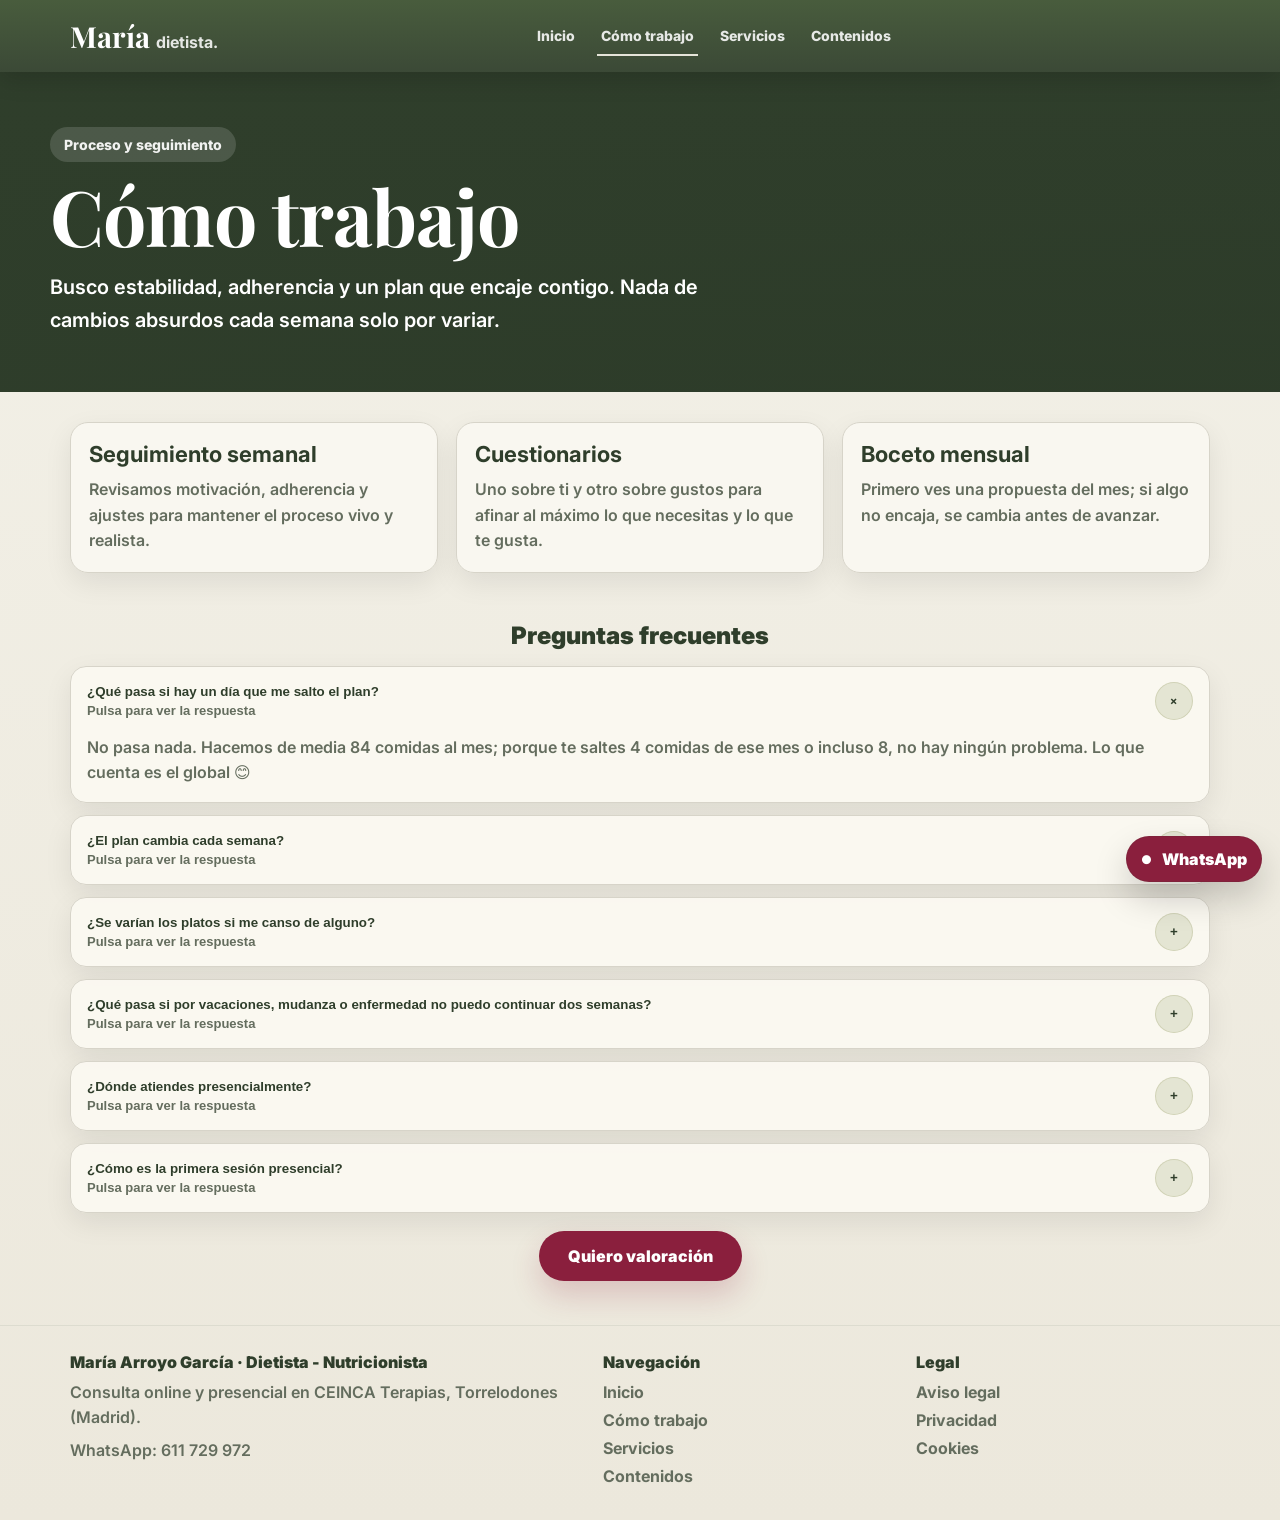
==== como-trabajo.html @ b00722a5 "Add files via upload" ====
<!DOCTYPE html>
<html lang="es">
<head>
<meta charset="UTF-8">
<meta name="viewport" content="width=device-width, initial-scale=1.0">
<meta name="theme-color" content="#2f3e2b">
<link rel="icon" href="favicon.png">
<link rel="manifest" href="manifest.webmanifest">
<link rel="preconnect" href="https://fonts.googleapis.com">
<link rel="preconnect" href="https://fonts.gstatic.com" crossorigin>
<link href="https://fonts.googleapis.com/css2?family=Inter:wght@400;600;700;800;900&family=Playfair+Display:wght@600;700&display=swap" rel="stylesheet">
<link rel="stylesheet" href="styles.css">
<title>Cómo trabajo · María Dietista</title><meta name="description" content="Seguimiento semanal, cuestionarios, estructura y preguntas frecuentes."><meta property="og:title" content="Cómo trabajo · María Dietista"><meta property="og:image" content="assets/img/og.webp"></head>
<body>

<header class="topbar" id="top">
  <div class="wrap topbar__inner">
    <a class="logo" href="index.html" aria-label="Inicio"><span class="logo__script">María</span><span class="logo__small"> dietista.</span></a>
    <nav class="nav" aria-label="Navegación principal">
      <a href="index.html" class="nav__link">Inicio</a>
      <a href="como-trabajo.html" class="nav__link is-active">Cómo trabajo</a>
      <a href="servicios.html" class="nav__link">Servicios</a>
      <a href="contenidos.html" class="nav__link">Contenidos</a>
    </nav>
    <div class="nav__actions"><button class="burger" type="button" aria-label="Abrir menú" data-burger>☰</button>
    </div>
  </div>
  <div class="drawer" data-drawer>
    <div class="drawer__panel">
      <div class="drawer__head">
        <div class="drawer__brand">Menú</div>
        <button class="drawer__close" type="button" aria-label="Cerrar menú" data-drawer-close>✕</button>
      </div>
      <nav class="drawer__nav" aria-label="Navegación móvil">
        <a href="index.html" class="drawer__link">Inicio</a>
        <a href="como-trabajo.html" class="drawer__link is-active">Cómo trabajo</a>
        <a href="servicios.html" class="drawer__link">Servicios</a>
        <a href="contenidos.html" class="drawer__link">Contenidos</a>
      </nav>
      <a class="btn btn--berry btn--block" href="https://wa.me/34611729972?text=Hola%20Mar%C3%ADa%2C%20quiero%20una%20valoraci%C3%B3n.%20Mi%20objetivo%20es%3A%20" target="_blank" rel="noopener">Quiero valoración</a>
    </div>
  </div>
</header>

<main>
<section class="hero hero--page reveal"><div class="hero__bg"></div><div class="hero__overlay hero__overlay--soft"></div><div class="wrap hero__content hero__content--page"><div class="hero__copy hero__copy--simple"><span class="hero-tag">Proceso y seguimiento</span><h1 class="hero__title">Cómo trabajo</h1><p class="hero__lead">Busco estabilidad, adherencia y un plan que encaje contigo. Nada de cambios absurdos cada semana solo por variar.</p></div></div></section>
<section class="split reveal"><div class="wrap split__grid split__grid--3"><article class="info-card"><h2>Seguimiento semanal</h2><p>Revisamos motivación, adherencia y ajustes para mantener el proceso vivo y realista.</p></article><article class="info-card"><h2>Cuestionarios</h2><p>Uno sobre ti y otro sobre gustos para afinar al máximo lo que necesitas y lo que te gusta.</p></article><article class="info-card"><h2>Boceto mensual</h2><p>Primero ves una propuesta del mes; si algo no encaja, se cambia antes de avanzar.</p></article></div></section>
<section class="faq-section reveal"><div class="wrap"><h2 class="section-title">Preguntas frecuentes</h2><div class="accordion" data-acc>
<article class="acc-item is-open"><button class="acc-btn" type="button" data-acc-btn><div><div class="acc-title">¿Qué pasa si hay un día que me salto el plan?</div><div class="acc-meta">Pulsa para ver la respuesta</div></div><span class="acc-icon">+</span></button><div class="acc-panel" data-acc-panel style="max-height:260px;"><div class="acc-content">No pasa nada. Hacemos de media 84 comidas al mes; porque te saltes 4 comidas de ese mes o incluso 8, no hay ningún problema. Lo que cuenta es el global 😊</div></div></article>
<article class="acc-item"><button class="acc-btn" type="button" data-acc-btn><div><div class="acc-title">¿El plan cambia cada semana?</div><div class="acc-meta">Pulsa para ver la respuesta</div></div><span class="acc-icon">+</span></button><div class="acc-panel" data-acc-panel><div class="acc-content">No. Busco estabilidad para mejorar adherencia a nivel organizativo y fisiológico. Cambiar platos cada semana implica recetas nuevas y listas de la compra nuevas constantemente, y no es práctico.</div></div></article>
<article class="acc-item"><button class="acc-btn" type="button" data-acc-btn><div><div class="acc-title">¿Se varían los platos si me canso de alguno?</div><div class="acc-meta">Pulsa para ver la respuesta</div></div><span class="acc-icon">+</span></button><div class="acc-panel" data-acc-panel><div class="acc-content">Sí, se varían los platos en función de lo que quieras y necesites, pero no toda la semana por lo comentado anteriormente.</div></div></article>
<article class="acc-item"><button class="acc-btn" type="button" data-acc-btn><div><div class="acc-title">¿Qué pasa si por vacaciones, mudanza o enfermedad no puedo continuar dos semanas?</div><div class="acc-meta">Pulsa para ver la respuesta</div></div><span class="acc-icon">+</span></button><div class="acc-panel" data-acc-panel><div class="acc-content">No hay problema. En esos casos pausamos el plan hasta que vuelvas a poder continuarlo.</div></div></article>
<article class="acc-item"><button class="acc-btn" type="button" data-acc-btn><div><div class="acc-title">¿Dónde atiendes presencialmente?</div><div class="acc-meta">Pulsa para ver la respuesta</div></div><span class="acc-icon">+</span></button><div class="acc-panel" data-acc-panel><div class="acc-content">En CEINCA Terapias, Calle el Nogal 10, Torrelodones (Madrid).</div></div></article>
<article class="acc-item"><button class="acc-btn" type="button" data-acc-btn><div><div class="acc-title">¿Cómo es la primera sesión presencial?</div><div class="acc-meta">Pulsa para ver la respuesta</div></div><span class="acc-icon">+</span></button><div class="acc-panel" data-acc-panel><div class="acc-content">En la primera sesión voy a conocerte en profundidad: estilo de vida, gustos y objetivo. Tras el cuestionario previo, te pesaré y mediré para hacer el proceso medible. Después, trabajaremos una visión realista y motivadora del cambio.</div></div></article>
</div><div class="section-actions"><a class="btn btn--berry btn--wide" href="https://wa.me/34611729972?text=Hola%20Mar%C3%ADa%2C%20quiero%20una%20valoraci%C3%B3n.%20Mi%20objetivo%20es%3A%20" target="_blank" rel="noopener">Quiero valoración</a></div></div></section>
</main>

<footer class="footer">
  <div class="wrap footer__grid">
    <div><div class="footer__brand">María Arroyo García · Dietista - Nutricionista</div><p class="footer__text">Consulta online y presencial en CEINCA Terapias, Torrelodones (Madrid).</p><p class="footer__text">WhatsApp: 611 729 972</p></div>
    <div><div class="footer__title">Navegación</div><div class="footer__links"><a href="index.html">Inicio</a><a href="como-trabajo.html">Cómo trabajo</a><a href="servicios.html">Servicios</a><a href="contenidos.html">Contenidos</a></div></div>
    <div><div class="footer__title">Legal</div><div class="footer__links"><a href="aviso-legal.html">Aviso legal</a><a href="privacidad.html">Privacidad</a><a href="cookies.html">Cookies</a></div></div>
  </div>
</footer>
<div class="fab-row">
  <a class="fab fab--wa" href="https://wa.me/34611729972?text=Hola%20Mar%C3%ADa%2C%20quiero%20informaci%C3%B3n%20sobre%20consulta%20(online%2Fpresencial).%20Mi%20objetivo%20es%3A%20" target="_blank" rel="noopener" aria-label="WhatsApp"><span class="fab__icon">●</span><span class="fab__text">WhatsApp</span></a>
  <a class="fab fab--top" href="#top" data-top hidden aria-label="Volver arriba">↑ <span class="fab__text">Arriba</span></a>
</div>
<script src="app.js"></script>

</body></html>
---- styles.css ----
:root{
  --olive-dark:#2f3e2b;
  --olive:#637323;
  --olive-soft:#728246;
  --cream:#f3f1e8;
  --cream-2:#ece8dc;
  --card:#faf8f1;
  --line:#d7d4c9;
  --text:#1f261c;
  --muted:#646d5e;
  --berry:#8a1f3d;
  --shadow:0 18px 44px rgba(0,0,0,.12);
  --shadow-soft:0 10px 28px rgba(0,0,0,.08);
  --wrap:1180px;
}
*{box-sizing:border-box}
html{scroll-behavior:smooth}
body{margin:0;font-family:Inter,system-ui,-apple-system,Segoe UI,Roboto,Arial,sans-serif;background:linear-gradient(180deg,var(--cream),var(--cream-2));color:var(--text)}
img{max-width:100%;display:block}
a{text-decoration:none;color:inherit}
.wrap{max-width:var(--wrap);margin:0 auto;padding:0 20px}
.topbar{position:sticky;top:0;z-index:60;background:linear-gradient(180deg,rgba(61,82,50,.94),rgba(47,62,43,.94));backdrop-filter:blur(10px);box-shadow:0 8px 22px rgba(0,0,0,.14)}
.topbar__inner{min-height:72px;display:flex;align-items:center;justify-content:space-between;gap:16px}
.logo{display:flex;align-items:baseline;gap:6px;color:#fff}
.logo__script{font-family:"Playfair Display",serif;font-size:29px;font-weight:700}
.logo__small{font-weight:700;opacity:.86}
.nav{display:flex;gap:18px}
.nav__link{color:rgba(255,255,255,.88);font-weight:800;font-size:14px;padding:10px 4px;border-bottom:2px solid transparent}
.nav__link:hover{color:#fff}
.nav__link.is-active{border-bottom-color:rgba(243,241,232,.92)}
.nav__actions{display:flex;align-items:center;gap:12px}
.top-link{color:rgba(255,255,255,.72);font-size:12px;font-weight:800}
.top-link:hover{color:#fff}
.burger{display:none;width:44px;height:44px;border-radius:12px;border:1px solid rgba(255,255,255,.22);background:rgba(255,255,255,.08);color:#fff;font-weight:900;cursor:pointer}
.drawer{position:fixed;inset:0;opacity:0;pointer-events:none;background:rgba(0,0,0,.42);transition:opacity .18s ease;z-index:80}
.drawer.is-open{opacity:1;pointer-events:auto}
.drawer__panel{position:absolute;right:0;top:0;bottom:0;width:min(360px,92vw);background:linear-gradient(180deg,rgba(61,82,50,.98),rgba(47,62,43,.98));padding:18px;transform:translateX(14px);transition:transform .18s ease;box-shadow:-14px 0 40px rgba(0,0,0,.28)}
.drawer.is-open .drawer__panel{transform:translateX(0)}
.drawer__head{display:flex;align-items:center;justify-content:space-between;color:#fff;font-weight:900;margin-bottom:12px}
.drawer__close{width:44px;height:44px;border-radius:12px;border:1px solid rgba(255,255,255,.22);background:rgba(255,255,255,.08);color:#fff;cursor:pointer}
.drawer__nav{display:grid;gap:8px}
.drawer__link{padding:12px;border-radius:12px;color:rgba(255,255,255,.88);font-weight:900;border:1px solid rgba(255,255,255,.12);background:rgba(255,255,255,.05)}
.drawer__link.is-active{background:rgba(243,241,232,.12);border-color:rgba(243,241,232,.45);color:#fff}
.btn{display:inline-flex;align-items:center;justify-content:center;gap:10px;padding:14px 18px;border-radius:999px;font-weight:900;border:1px solid transparent;transition:transform .18s ease,box-shadow .18s ease,background .18s ease}
.btn:hover{transform:translateY(-1px)}
.btn--berry{background:var(--berry);color:#fff;box-shadow:0 14px 30px rgba(138,31,61,.20)}
.btn--ghost{background:rgba(255,255,255,.78);border-color:rgba(47,62,43,.12);color:var(--olive-dark)}
.btn--wide{padding-left:28px;padding-right:28px}
.btn--small{padding:11px 14px;font-size:14px}
.btn--block{width:100%;margin-top:14px}
.hero{position:relative;overflow:hidden}
.hero__bg{position:absolute;inset:0;background:linear-gradient(180deg,#30402c,#243122)}
.hero__bg--photo{background:url("assets/img/maria-hero.webp") center/cover no-repeat}
.hero__overlay{position:absolute;inset:0;background:linear-gradient(90deg,rgba(25,37,28,.86) 0%,rgba(25,37,28,.74) 38%,rgba(25,37,28,.42) 66%,rgba(25,37,28,.18) 100%)}
.hero__overlay--soft{background:linear-gradient(90deg,rgba(47,62,43,.92),rgba(47,62,43,.78))}
.hero--image{min-height:700px}
.hero--page{min-height:320px}
.hero__content{position:relative;z-index:2;min-height:inherit;display:flex;align-items:center;padding:34px 0}
.hero__content--page{padding:28px 0}
.hero__copy{max-width:720px}
.hero__copy--overlay{color:#fff}
.hero__copy--simple{color:#fff}
.hero-tag{display:inline-block;padding:9px 14px;border-radius:999px;background:rgba(255,255,255,.14);color:rgba(255,255,255,.92);font-size:14px;font-weight:800}
.hero__title{margin:16px 0 0;font-family:"Playfair Display",serif;font-size:clamp(50px,6vw,80px);line-height:.98;letter-spacing:-1px}
.hero__subtitle{margin:14px 0 0;font-size:clamp(24px,3vw,42px);font-weight:500}
.hero__lead{margin:18px 0 0;max-width:760px;line-height:1.65;font-size:clamp(16px,1.8vw,20px);font-weight:600;color:inherit}
.hero__buttons{display:flex;gap:14px;flex-wrap:wrap;margin-top:28px}
.split{padding:30px 0}
.split__grid{display:grid;gap:18px}
.split__grid--3{grid-template-columns:repeat(3,1fr)}
.info-card{background:rgba(250,248,241,.96);border:1px solid var(--line);border-radius:18px;padding:18px;box-shadow:var(--shadow-soft)}
.info-card h2{margin:0 0 10px;color:var(--olive-dark);font-size:22px}
.info-card p{margin:0;color:var(--muted);line-height:1.6;font-weight:600}
.list{margin:0;padding-left:18px;color:var(--muted);line-height:1.65;font-weight:600}
.cta-band{padding:10px 0 44px}
.cta-band__inner{background:linear-gradient(180deg,rgba(99,115,35,.66),rgba(99,115,35,.60));border-radius:14px;padding:20px;display:flex;justify-content:space-between;align-items:center;gap:18px;box-shadow:var(--shadow-soft)}
.cta-band__title{margin:0;color:#fff;font-size:26px}
.cta-band__text{margin:8px 0 0;color:rgba(255,255,255,.88);font-weight:600;line-height:1.55}
.section-title{text-align:center;margin:0 0 16px;color:var(--olive-dark);font-weight:900}
.section-actions{display:flex;justify-content:center;margin-top:18px}
.faq-section,.services-panel,.videos-section,.legal-section{padding:18px 0 44px}
.accordion{display:grid;gap:12px}
.acc-item{background:rgba(250,248,241,.98);border:1px solid var(--line);border-radius:16px;box-shadow:var(--shadow-soft);overflow:hidden}
.acc-btn{width:100%;border:0;background:transparent;text-align:left;cursor:pointer;display:flex;align-items:center;justify-content:space-between;gap:12px;padding:15px 16px}
.acc-title{font-weight:900;color:var(--olive-dark)}
.acc-meta{margin-top:4px;font-size:13px;font-weight:700;color:var(--muted)}
.acc-icon{width:38px;height:38px;border-radius:999px;display:flex;align-items:center;justify-content:center;background:rgba(99,115,35,.14);border:1px solid rgba(99,115,35,.16);font-weight:900;color:var(--olive-dark);transition:transform .18s ease}
.acc-item.is-open .acc-icon{transform:rotate(45deg)}
.acc-panel{max-height:0;overflow:hidden;transition:max-height .22s ease}
.acc-content{padding:0 16px 16px;color:var(--muted);font-weight:600;line-height:1.6}
.sticky-cta{position:sticky;top:84px;z-index:10;background:rgba(250,248,241,.90);backdrop-filter:blur(8px);border:1px solid var(--line);border-radius:16px;padding:14px 16px;margin-bottom:18px;display:flex;justify-content:space-between;align-items:center;gap:14px;box-shadow:var(--shadow-soft)}
.sticky-cta__title{font-weight:900;color:var(--olive-dark)}
.sticky-cta__text{margin-top:4px;font-size:14px;font-weight:600;color:var(--muted)}
.cards{display:grid;gap:18px}
.cards--3{grid-template-columns:repeat(3,1fr)}
.service-card{background:rgba(250,248,241,.98);border:1px solid var(--line);border-radius:18px;padding:18px;box-shadow:var(--shadow-soft);display:flex;flex-direction:column;gap:14px}
.service-card__media{border-radius:16px;overflow:hidden;border:1px solid rgba(47,62,43,.08);background:#fff}
.service-card h2{margin:0;color:var(--olive-dark);font-size:24px}
.videos-grid{display:grid;grid-template-columns:repeat(3,1fr);gap:18px}
.video-card{background:rgba(250,248,241,.98);border:1px solid var(--line);border-radius:18px;overflow:hidden;box-shadow:var(--shadow-soft)}
.video-card__frame{aspect-ratio:9/16;background:#1d1d1d}
.video-card video{width:100%;height:100%;object-fit:contain;display:block}
.video-card__body{padding:16px}
.video-card__body h2{margin:0 0 8px;color:var(--olive-dark);font-size:22px}
.video-card__body p{margin:0 0 14px;color:var(--muted);line-height:1.55;font-weight:600}
.guides-row{display:grid;grid-template-columns:repeat(3,1fr);gap:18px;margin-top:22px}
.guide-card{border-radius:18px;overflow:hidden;border:1px solid var(--line);box-shadow:var(--shadow-soft);background:rgba(250,248,241,.98)}
.legal-card{background:rgba(250,248,241,.98);border:1px solid var(--line);border-radius:18px;padding:18px;box-shadow:var(--shadow-soft);color:var(--muted);line-height:1.65;font-weight:600}
.footer{padding:26px 0 34px;border-top:1px solid rgba(47,62,43,.08)}
.footer__grid{display:grid;grid-template-columns:1.4fr .8fr .8fr;gap:18px}
.footer__brand{font-weight:900;color:var(--olive-dark)}
.footer__title{font-weight:900;color:var(--olive-dark);margin-bottom:10px}
.footer__text{margin:8px 0 0;color:var(--muted);font-weight:600;line-height:1.55}
.footer__links{display:grid;gap:8px}
.footer__links a{color:var(--muted);font-weight:700}
.footer__links a:hover{color:var(--olive-dark)}
.fab-row{position:fixed;right:18px;bottom:18px;display:flex;flex-direction:column;gap:10px;z-index:70}
.fab{display:flex;align-items:center;gap:10px;padding:12px 14px;border-radius:999px;box-shadow:0 16px 34px rgba(0,0,0,.18);font-weight:900;border:1px solid rgba(47,62,43,.10)}
.fab--wa{background:var(--berry);color:#fff}
.fab--top{background:rgba(250,248,241,.98);color:var(--olive-dark)}
.fab__icon{font-size:12px}
.fab--top[hidden]{display:none}
.reveal{opacity:0;transform:translateY(10px);transition:opacity .36s ease,transform .36s ease}
.reveal.is-in{opacity:1;transform:none}
@media (max-width:1024px){
  .split__grid--3,.cards--3,.videos-grid,.guides-row,.footer__grid{grid-template-columns:1fr}
  .cta-band__inner,.sticky-cta{flex-direction:column;align-items:flex-start}
}
@media (max-width:900px){
  .nav,.top-link{display:none}
  .burger{display:inline-flex;align-items:center;justify-content:center}
  .topbar__inner{min-height:66px}
  .hero--image{min-height:560px}
}
@media (max-width:640px){
  .hero__title{font-size:48px}
  .hero__subtitle{font-size:24px}
  .fab .fab__text{display:none}
}


/* v3 sections */
.section-block{padding:20px 0 46px}
.section-head{display:flex;justify-content:space-between;align-items:end;gap:16px;flex-wrap:wrap;margin-bottom:18px}
.section-kicker{display:inline-block;padding:8px 12px;border-radius:999px;background:rgba(99,115,35,.12);color:var(--olive-dark);font-size:13px;font-weight:800}
.section-desc{margin:8px 0 0;color:var(--muted);font-weight:600;line-height:1.6;max-width:72ch}
.slider-nav{display:flex;gap:10px}
.slider-btn{width:44px;height:44px;border-radius:999px;border:1px solid rgba(47,62,43,.12);background:rgba(250,248,241,.95);box-shadow:var(--shadow-soft);cursor:pointer;font-weight:900;color:var(--olive-dark)}
.h-slider__viewport{overflow:auto;scroll-snap-type:x mandatory;padding-bottom:8px}
.h-slider__track{display:grid;grid-auto-flow:column;grid-auto-columns:minmax(320px,1fr);gap:18px}
.h-slider__track>*{scroll-snap-align:start}
.slider-card,.diff-card,.summary-card,.pdf-card,.gallery-card,.about-card{background:rgba(250,248,241,.98);border:1px solid var(--line);border-radius:18px;padding:18px;box-shadow:var(--shadow-soft)}
.slider-card h3,.diff-card h3,.summary-card h3,.pdf-card h3,.gallery-card h3,.about-card h3{margin:0 0 10px;color:var(--olive-dark)}
.slider-card p,.slider-card li,.diff-card p,.summary-card p,.pdf-card p,.gallery-card p,.about-card p{color:var(--muted);font-weight:600;line-height:1.6}
.slider-card ul{margin:0;padding-left:18px}
.badges{display:flex;flex-wrap:wrap;gap:10px;margin-top:14px}
.badge{display:inline-flex;padding:10px 12px;border-radius:999px;background:rgba(99,115,35,.12);color:var(--olive-dark);font-weight:800;font-size:13px;border:1px solid rgba(99,115,35,.14)}
.about-layout,.session-layout,.testimonials-grid{display:grid;grid-template-columns:1.05fr .95fr;gap:18px}
.gallery-grid{display:grid;grid-template-columns:repeat(3,1fr);gap:14px;margin-top:14px}
.gallery-grid img,.guide-card img{border-radius:16px;border:1px solid var(--line);box-shadow:var(--shadow-soft)}
.diff-grid,.pdf-grid{display:grid;grid-template-columns:repeat(3,1fr);gap:18px}
.diff-card__icon{width:56px;height:56px;border-radius:18px;background:rgba(99,115,35,.14);display:flex;align-items:center;justify-content:center;color:var(--olive-dark);font-weight:900;margin-bottom:12px}
.session-steps{display:grid;gap:14px}
.step{display:grid;grid-template-columns:58px 1fr;gap:14px;align-items:start;background:rgba(250,248,241,.98);border:1px solid var(--line);border-radius:18px;padding:18px;box-shadow:var(--shadow-soft)}
.step__num{width:58px;height:58px;border-radius:18px;background:rgba(99,115,35,.14);display:flex;align-items:center;justify-content:center;color:var(--olive-dark);font-weight:900;font-size:22px}
.step h3{margin:0 0 8px;color:var(--olive-dark)}
.step p{margin:0;color:var(--muted);font-weight:600;line-height:1.6}
.beforeafter-grid{display:grid;gap:14px}
.advice-box{margin-top:14px;padding:14px 16px;border-radius:16px;background:rgba(99,115,35,.10);border:1px solid rgba(99,115,35,.14);color:var(--olive-dark);font-weight:700;line-height:1.55}
.videos-intro{margin-bottom:16px;padding:16px 18px;border-radius:18px;background:rgba(250,248,241,.98);border:1px solid var(--line);box-shadow:var(--shadow-soft)}
.videos-intro p{margin:0;color:var(--muted);font-weight:600;line-height:1.6}
.video-card__links{display:flex;gap:10px;flex-wrap:wrap}
.video-card__meta{margin-top:12px;font-size:13px;color:var(--muted);font-weight:700}
.pdf-card__media{border-radius:16px;overflow:hidden;border:1px solid var(--line);box-shadow:var(--shadow-soft);margin-bottom:14px}
.pdf-card__actions{display:flex;gap:10px;flex-wrap:wrap;margin-top:14px}
@media (max-width:1024px){
  .about-layout,.session-layout,.testimonials-grid,.diff-grid,.pdf-grid,.gallery-grid{grid-template-columns:1fr}
}


/* --- detailed cleanup adjustments --- */
.hero__bg,
.hero__overlay{
  pointer-events:none;
}
.hero__bg--photo{
  background:
    url("assets/img/maria-hero-original.webp") right center / auto 100% no-repeat,
    linear-gradient(180deg,#30402c,#243122);
  transform:none !important;
}
.hero--image{
  min-height:760px;
}
.hero__content{
  justify-content:flex-start;
}
.hero__copy--overlay{
  max-width:760px;
}
.hero__buttons{
  width:100%;
  justify-content:center;
}
.footer--simple{
  padding:26px 0 34px;
  border-top:1px solid rgba(47,62,43,.08);
}
.footer__simple{
  text-align:left;
  max-width:1180px;
}
.footer--simple .footer__brand{
  font-weight:900;
  color:var(--olive-dark);
}
.footer--simple .footer__text{
  margin:8px 0 0;
  color:var(--muted);
  font-weight:600;
  line-height:1.55;
}
.section-head--no-desc .section-desc{display:none}
.h-slider__viewport{
  overflow-x:auto;
  overflow-y:hidden;
  scroll-snap-type:x mandatory;
  padding-bottom:0;
  scrollbar-width:none;
  -ms-overflow-style:none;
}
.h-slider__viewport::-webkit-scrollbar{
  display:none;
}
.testimonials-grid{
  grid-template-columns:1fr;
}
.beforeafter-grid{
  grid-template-columns:repeat(2,1fr);
  margin-top:18px;
}
.profiles-grid{
  display:grid;
  grid-template-columns:repeat(3,1fr);
  gap:18px;
}
.profile-card{
  background:rgba(250,248,241,.98);
  border:1px solid var(--line);
  border-radius:18px;
  padding:18px;
  box-shadow:var(--shadow-soft);
}
.profile-card h3{
  margin:0 0 8px;
  color:var(--olive-dark);
  font-size:22px;
}
.profile-card p{
  margin:0;
  color:var(--muted);
  line-height:1.6;
  font-weight:600;
}
.clean-note{display:none !important;}
.service-card__media img{
  width:100%;
  height:auto;
  display:block;
}
.service-card__media{
  min-height:220px;
}
@media (max-width:1024px){
  .profiles-grid,
  .beforeafter-grid{
    grid-template-columns:1fr;
  }
}
@media (max-width:900px){
  .hero__bg--photo{
    background:
      url("assets/img/maria-hero-original.webp") 70% center / auto 100% no-repeat,
      linear-gradient(180deg,#30402c,#243122);
  }
  .hero--image{
    min-height:640px;
  }
}
@media (max-width:640px){
  .hero__bg--photo{
    background:
      url("assets/img/maria-hero-original.webp") 82% center / auto 100% no-repeat,
      linear-gradient(180deg,#30402c,#243122);
  }
  .hero--image{
    min-height:600px;
  }
}


/* --- refinement pass --- */
.hero__bg--photo{
  background:
    url("assets/img/maria-hero-original.webp") center center / contain no-repeat,
    linear-gradient(180deg,#30402c,#243122) !important;
  transform:none !important;
}
.hero__content{
  justify-content:flex-start;
}
.hero__copy--overlay{
  max-width:760px;
  text-align:center;
}
.hero__buttons{
  justify-content:center;
  margin-left:auto;
  margin-right:auto;
}
.slider-nav{
  justify-content:center;
  width:100%;
}
.h-slider__viewport{
  scrollbar-width:none;
  -ms-overflow-style:none;
}
.h-slider__viewport::-webkit-scrollbar{
  display:none;
}

/* about page gallery slider */
.about-layout{
  grid-template-columns:1fr !important;
}
.gallery-slider{
  position:relative;
  margin-top:18px;
}
.gallery-slider__viewport{
  overflow:hidden;
  border-radius:18px;
}
.gallery-slider__track{
  display:flex;
  transition:transform .5s ease;
}
.gallery-slide{
  min-width:100%;
}
.gallery-slide img{
  width:100%;
  height:520px;
  object-fit:contain;
  border-radius:18px;
  display:block;
}
.gallery-slider__dots{
  display:flex;
  justify-content:center;
  gap:10px;
  margin-top:14px;
}
.gallery-slider__dot{
  width:10px;
  height:10px;
  border-radius:999px;
  background:rgba(47,62,43,.18);
  border:0;
  cursor:pointer;
}
.gallery-slider__dot.is-active{
  background:var(--olive-dark);
}

/* service cards */
.service-card__media{
  min-height:auto;
}
.service-card__media img{
  width:100%;
  height:auto;
  display:block;
  border-radius:16px;
}

/* slider cards */
.h-slider__track{
  grid-auto-columns:minmax(300px,1fr);
}
@media (max-width:900px){
  .hero__bg--photo{
    background:
      url("assets/img/maria-hero-original.webp") center center / contain no-repeat,
      linear-gradient(180deg,#30402c,#243122) !important;
  }
}


/* clinic gallery adjusted images */
.gallery-slider__viewport{
  overflow:hidden;
  border-radius:18px;
}
.gallery-slider__track{
  display:flex;
  transition:transform .5s ease;
}
.gallery-slide{
  min-width:100%;
}
.gallery-slide img{
  width:100%;
  height:520px;
  object-fit:contain;
  object-position:center;
  background:linear-gradient(180deg, rgba(243,241,232,.96), rgba(236,232,220,.96));
  border-radius:18px;
  display:block;
}
@media (max-width:900px){
  .gallery-slide img{
    height:420px;
  }
}
@media (max-width:640px){
  .gallery-slide img{
    height:340px;
  }
}


/* footer aligned with top banner */
.footer--simple{
  padding:26px 0 34px;
  border-top:1px solid rgba(255,255,255,.08);
  background:linear-gradient(180deg,rgba(61,82,50,.98),rgba(47,62,43,.98));
}
.footer__simple{
  text-align:left;
  max-width:1180px;
}
.footer--simple .footer__brand{
  font-weight:900;
  color:#fff;
}
.footer--simple .footer__text{
  margin:8px 0 0;
  color:rgba(255,255,255,.84);
  font-weight:600;
  line-height:1.55;
}


/* final adjustments */
.nav__actions{
  gap: 0;
}
.profiles-grid{
  display:grid;
  grid-template-columns:repeat(2,1fr);
  gap:18px;
}
.videos-grid{
  grid-template-columns:repeat(2,1fr) !important;
}
@media (max-width:1024px){
  .profiles-grid,
  .videos-grid{
    grid-template-columns:1fr !important;
  }
}


/* contents intro and smaller videos */
.contenidos-intro{
  padding: 18px 0 8px;
}
.contenidos-intro__grid{
  display:grid;
  grid-template-columns:.9fr 1.1fr;
  gap:24px;
  align-items:center;
  background:rgba(250,248,241,.98);
  border:1px solid var(--line);
  border-radius:24px;
  padding:22px;
  box-shadow:var(--shadow-soft);
}
.contenidos-intro__media{
  border-radius:20px;
  overflow:hidden;
  border:1px solid var(--line);
  background:rgba(243,241,232,.98);
}
.contenidos-intro__media img{
  width:100%;
  height:100%;
  display:block;
  object-fit:cover;
}
.contenidos-intro__copy h2{
  margin:10px 0 12px;
  color:var(--olive-dark);
  font-size:clamp(30px,3vw,40px);
  line-height:1.1;
}
.contenidos-intro__copy p{
  margin:0;
  color:var(--muted);
  font-weight:600;
  line-height:1.65;
  max-width:58ch;
}
.contenidos-intro__actions{
  margin-top:22px;
  display:flex;
  gap:12px;
  flex-wrap:wrap;
}

/* smaller video area */
.videos-grid{
  grid-template-columns:repeat(2, minmax(0, 380px)) !important;
  justify-content:center;
  gap:22px;
}
.video-card__frame{
  aspect-ratio:9/15;
}

@media (max-width:1024px){
  .contenidos-intro__grid{
    grid-template-columns:1fr;
  }
}
@media (max-width:900px){
  .videos-grid{
    grid-template-columns:1fr !important;
  }
}

/* services updated real images */
.service-card__media img{
  width:100%;
  height:250px;
  object-fit:cover;
}
.service-card__media--contain img{
  object-fit:contain;
  background:linear-gradient(180deg, rgba(243,241,232,.98), rgba(236,232,220,.98));
}


/* final instagram intro simplification */
.contenidos-intro__grid{
  grid-template-columns: 1fr !important;
  max-width: 980px;
  margin: 0 auto;
}
.contenidos-intro__copy{
  display:flex;
  justify-content:center;
  align-items:center;
  text-align:center;
}
.contenidos-intro__copy .section-kicker,
.contenidos-intro__copy h2,
.contenidos-intro__copy p{
  display:none;
}
.contenidos-intro__actions{
  margin-top:0;
  justify-content:center;
}


/* simple contents adjustments */
.contenidos-intro__grid{
  grid-template-columns: 1fr !important;
  max-width: 980px;
  margin: 0 auto;
}
.contenidos-intro__copy{
  display:flex;
  justify-content:center;
  align-items:center;
  text-align:center;
}
.contenidos-intro__copy .section-kicker,
.contenidos-intro__copy h2,
.contenidos-intro__copy p{
  display:none;
}
.contenidos-intro__actions{
  margin-top:0;
  justify-content:center;
}
.contenidos-intro__actions .btn{
  background: transparent !important;
  box-shadow: none !important;
  border: 1px solid rgba(47,62,43,.18) !important;
  color: var(--olive-dark) !important;
}

/* posters and videos */
.video-card__frame{
  aspect-ratio: 9/15;
  background: rgba(243,241,232,.98);
}
.video-card video{
  object-fit: contain !important;
  background: rgba(243,241,232,.98);
}
.video-card{
  max-width: 340px;
  margin: 0 auto;
}
.videos-grid{
  grid-template-columns: repeat(2, minmax(0, 340px)) !important;
  justify-content: center;
  gap: 22px;
}
@media (max-width: 900px){
  .videos-grid{
    grid-template-columns: 1fr !important;
  }
}

/* service images adjusted */
.service-card__media{
  min-height: auto;
  background: rgba(243,241,232,.98);
}
.service-card__media img{
  width: 100%;
  height: 250px;
  object-fit: contain !important;
  object-position: center;
  background: rgba(243,241,232,.98);
}


/* simplified instagram intro */
.contenidos-intro{
  padding: 18px 0 8px;
}
.contenidos-intro--simple{
  display:flex;
  justify-content:center;
  align-items:center;
  padding:0;
  background:transparent !important;
  border:none !important;
  box-shadow:none !important;
}
.contenidos-intro--simple .btn{
  background: var(--berry) !important;
  color:#fff !important;
  border:1px solid transparent !important;
  box-shadow:0 14px 30px rgba(138,31,61,.20) !important;
}
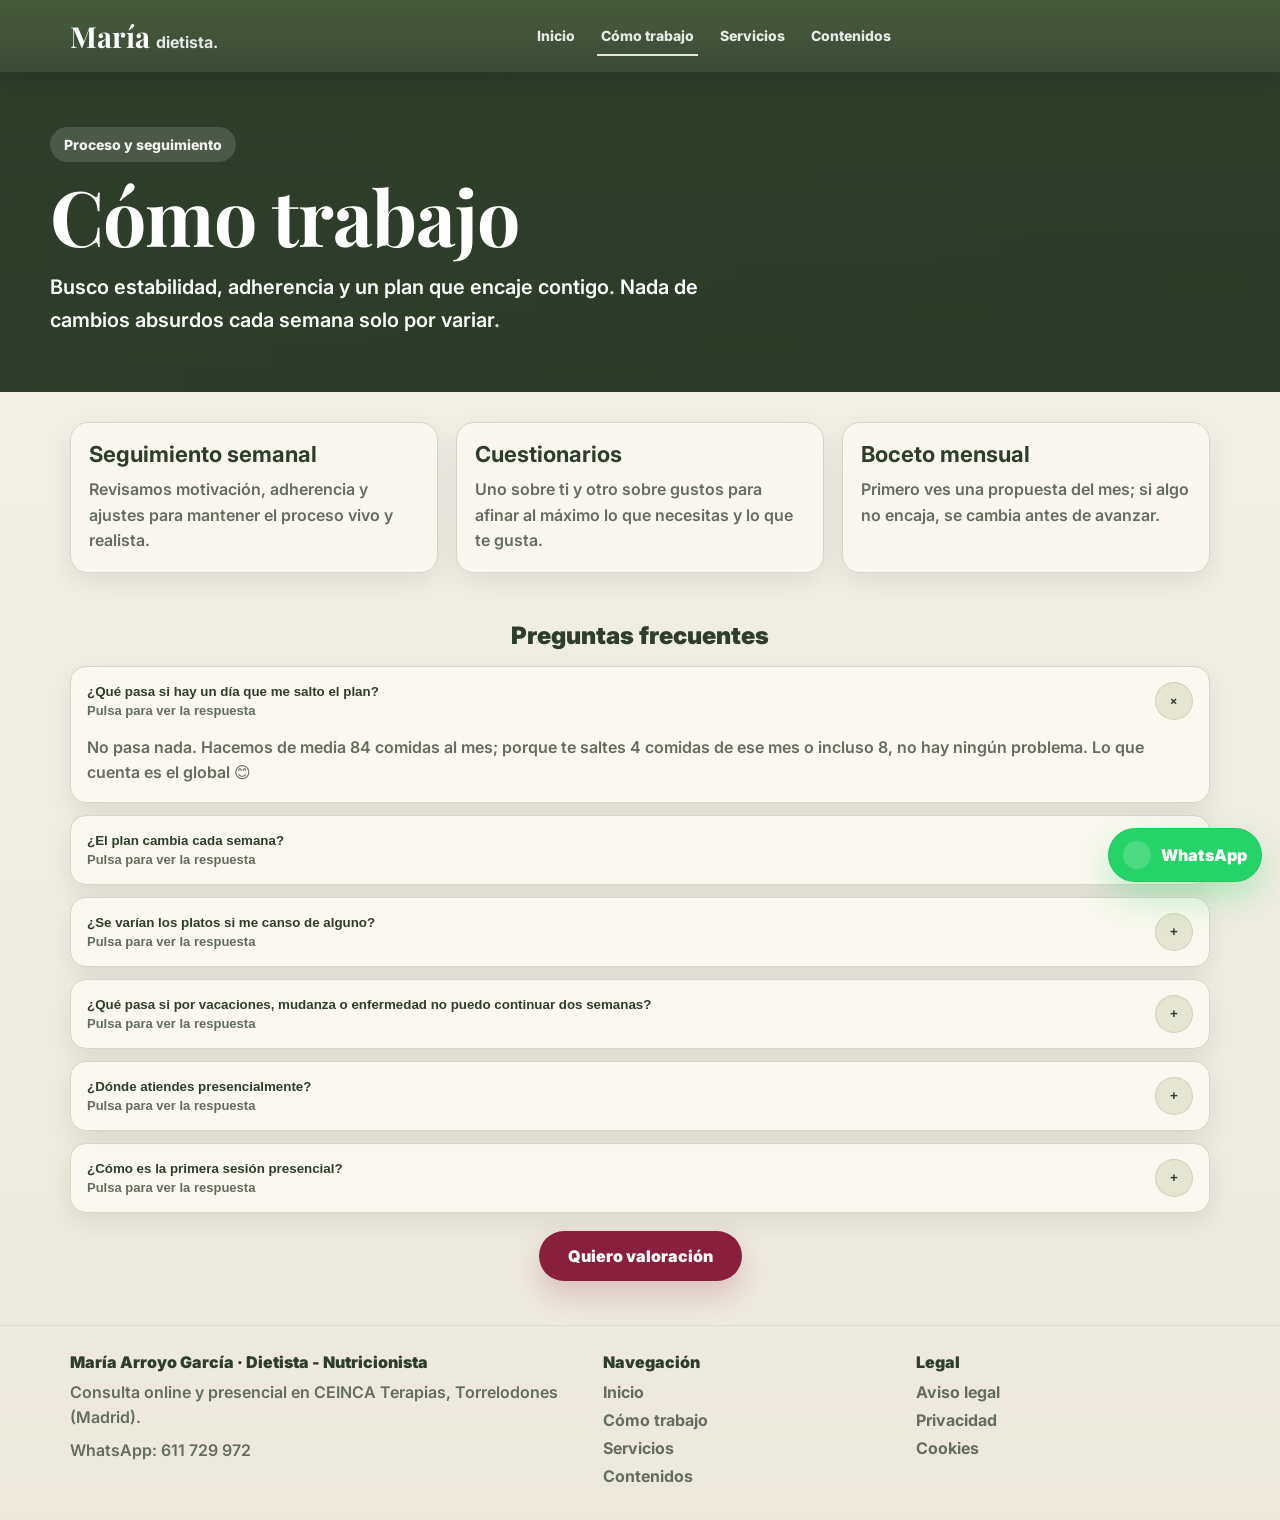
==== commit 8776af12: "Add files via upload" ====
--- a/como-trabajo.html
+++ b/como-trabajo.html
@@ -63,7 +63,7 @@
   </div>
 </footer>
 <div class="fab-row">
-  <a class="fab fab--wa" href="https://wa.me/34611729972?text=Hola%20Mar%C3%ADa%2C%20quiero%20informaci%C3%B3n%20sobre%20consulta%20(online%2Fpresencial).%20Mi%20objetivo%20es%3A%20" target="_blank" rel="noopener" aria-label="WhatsApp"><span class="fab__icon">●</span><span class="fab__text">WhatsApp</span></a>
+  <a class="fab fab--wa" href="https://wa.me/34611729972?text=Hola%20Mar%C3%ADa%2C%20quiero%20informaci%C3%B3n%20sobre%20consulta%20(online%2Fpresencial).%20Mi%20objetivo%20es%3A%20" target="_blank" rel="noopener" aria-label="WhatsApp"><span class="fab__icon" aria-hidden="true"></span><span class="fab__text">WhatsApp</span></a>
   <a class="fab fab--top" href="#top" data-top hidden aria-label="Volver arriba">↑ <span class="fab__text">Arriba</span></a>
 </div>
 <script src="app.js"></script>
--- a/styles.css
+++ b/styles.css
@@ -662,3 +662,137 @@
   border:1px solid transparent !important;
   box-shadow:0 14px 30px rgba(138,31,61,.20) !important;
 }
+
+
+/* mobile drawer visibility fix */
+.drawer{
+  background: rgba(0,0,0,.5) !important;
+}
+.drawer__panel{
+  background: #2f3e2b !important;
+  opacity: 1 !important;
+}
+.drawer__head,
+.drawer__brand,
+.drawer__close{
+  color: #fff !important;
+}
+.drawer__link{
+  color: rgba(255,255,255,.96) !important;
+  background: rgba(255,255,255,.06) !important;
+  border-color: rgba(255,255,255,.14) !important;
+}
+.drawer__link.is-active{
+  color: #fff !important;
+  background: rgba(255,255,255,.14) !important;
+  border-color: rgba(255,255,255,.3) !important;
+}
+@media (max-width:900px){
+  .drawer__panel{
+    box-shadow: -14px 0 40px rgba(0,0,0,.35);
+  }
+}
+
+
+/* mobile menu fully opaque */
+.drawer{
+  background: rgba(22,30,24,.78) !important;
+  backdrop-filter: blur(6px);
+}
+.drawer__panel{
+  width: 100% !important;
+  max-width: 100% !important;
+  background: linear-gradient(180deg, rgba(61,82,50,.99), rgba(47,62,43,.99)) !important;
+  box-shadow: none !important;
+}
+@media (max-width:900px){
+  .drawer__panel{
+    left: 0;
+    right: 0;
+  }
+  .drawer__nav{
+    gap: 12px;
+  }
+  .drawer__link{
+    background: rgba(255,255,255,.08) !important;
+  }
+}
+
+
+/* cleaner app-like mobile menu */
+@media (max-width:900px){
+  .drawer{
+    background: rgba(18,24,20,.82) !important;
+    backdrop-filter: blur(10px);
+  }
+  .drawer__panel{
+    padding: 14px 16px 22px !important;
+    background: linear-gradient(180deg, #3a4b33 0%, #2f3e2b 100%) !important;
+  }
+  .drawer__head{
+    margin-bottom: 14px !important;
+  }
+  .drawer__brand{
+    font-size: 18px;
+    letter-spacing: .2px;
+  }
+  .drawer__close{
+    width: 54px !important;
+    height: 54px !important;
+    border-radius: 20px !important;
+    background: rgba(255,255,255,.08) !important;
+    border: 1px solid rgba(255,255,255,.14) !important;
+    font-size: 26px;
+  }
+  .drawer__nav{
+    gap: 10px !important;
+  }
+  .drawer__link{
+    padding: 16px 18px !important;
+    border-radius: 22px !important;
+    font-size: 18px !important;
+    font-weight: 800 !important;
+    line-height: 1.2;
+    background: rgba(255,255,255,.07) !important;
+    border: 1px solid rgba(255,255,255,.16) !important;
+  }
+  .drawer__link.is-active{
+    background: rgba(255,255,255,.14) !important;
+    border-color: rgba(255,255,255,.24) !important;
+  }
+  .btn.btn--block{
+    border-radius: 24px !important;
+    min-height: 64px;
+    font-size: 18px;
+    margin-top: 16px !important;
+  }
+}
+
+/* WhatsApp floating button clearly green */
+.fab--wa{
+  background: #25D366 !important;
+  color: #ffffff !important;
+  border-color: rgba(0,0,0,.06) !important;
+  box-shadow: 0 16px 34px rgba(37,211,102,.28) !important;
+}
+.fab--wa .fab__icon{
+  width: 28px;
+  height: 28px;
+  border-radius: 999px;
+  display: inline-flex;
+  align-items: center;
+  justify-content: center;
+  background: rgba(255,255,255,.18);
+  font-size: 16px;
+  line-height: 1;
+}
+.fab--wa .fab__icon::before{
+  content: "✆";
+}
+.fab--wa .fab__icon{
+  font-size: 0 !important;
+}
+.fab--wa .fab__text{
+  font-weight: 900;
+  letter-spacing: .1px;
+}
